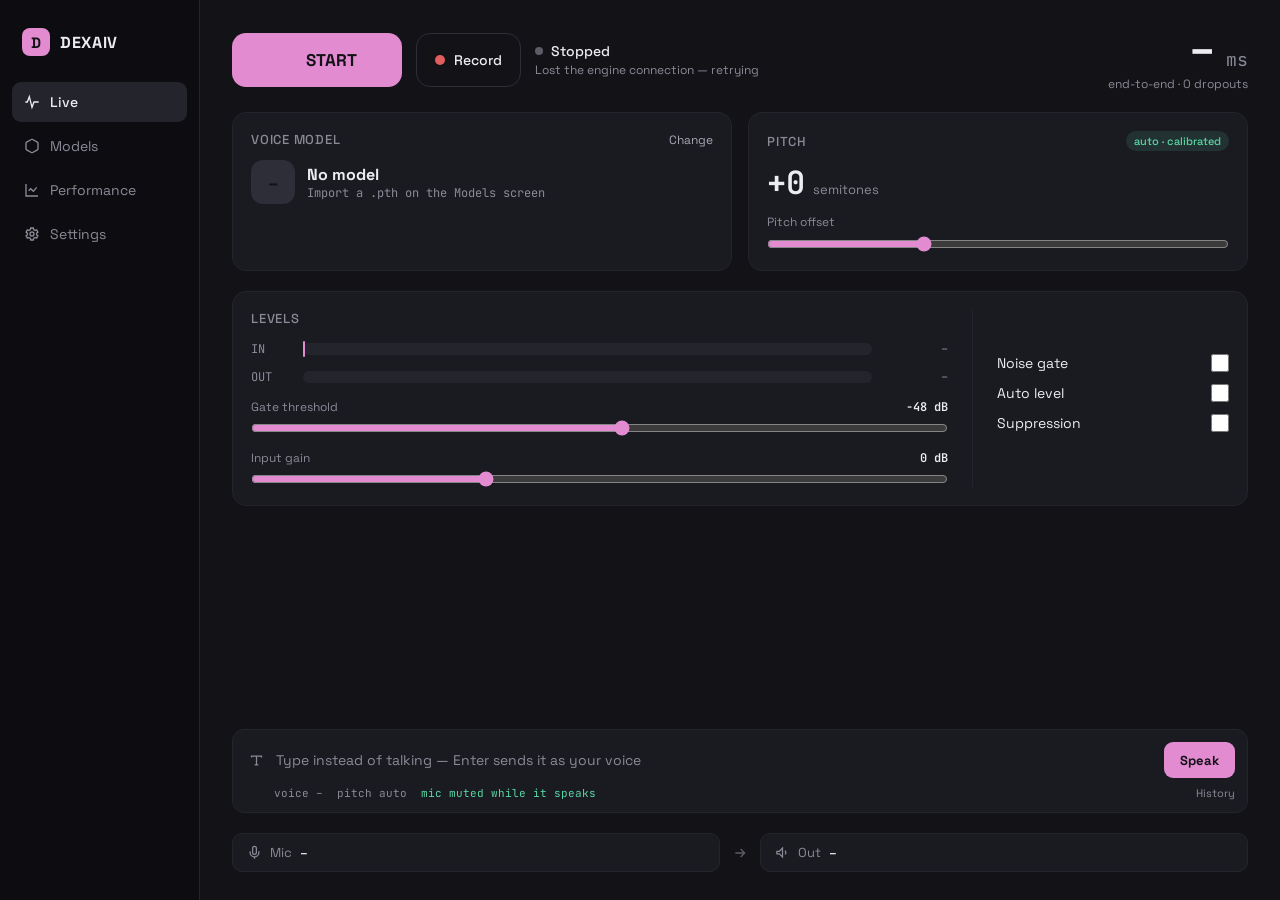
==== ui/web/index.html @ 2271fbb0 "Record button: aligned mic / conditioned mic / output takes for diagnosis The worker copies the raw " ====
<!doctype html>
<html lang="en">
<head>
<meta charset="utf-8">
<meta name="viewport" content="width=device-width, initial-scale=1">
<title>DEXAIV</title>
<link rel="stylesheet" href="styles.css">
</head>
<body>
<div class="app">

  <nav class="rail">
    <div class="brand">
      <div class="brand-mark">D</div>
      <div class="brand-name">DEXAIV</div>
    </div>
    <a class="nav-item" data-screen="live" href="#live">
      <svg aria-hidden="true" width="16" height="16" viewBox="0 0 24 24" fill="none" stroke="currentColor" stroke-width="2"><path d="M2 12h3l3-8 4 16 3-8h7"/></svg>
      Live
    </a>
    <a class="nav-item" data-screen="models" href="#models">
      <svg aria-hidden="true" width="16" height="16" viewBox="0 0 24 24" fill="none" stroke="currentColor" stroke-width="2"><path d="M21 16V8a2 2 0 0 0-1-1.73l-7-4a2 2 0 0 0-2 0l-7 4A2 2 0 0 0 3 8v8a2 2 0 0 0 1 1.73l7 4a2 2 0 0 0 2 0l7-4A2 2 0 0 0 21 16z"/></svg>
      Models
    </a>
    <a class="nav-item" data-screen="performance" href="#performance">
      <svg aria-hidden="true" width="16" height="16" viewBox="0 0 24 24" fill="none" stroke="currentColor" stroke-width="2"><path d="M3 3v18h18"/><path d="M7 13l3-3 4 4 5-6"/></svg>
      Performance
    </a>
    <a class="nav-item" data-screen="settings" href="#settings">
      <svg aria-hidden="true" width="16" height="16" viewBox="0 0 24 24" fill="none" stroke="currentColor" stroke-width="2"><circle cx="12" cy="12" r="3"/><path d="M19 12a7 7 0 0 0-.1-1.2l2-1.6-2-3.4-2.4 1a7 7 0 0 0-2-1.2L14 3h-4l-.5 2.6a7 7 0 0 0-2 1.2l-2.4-1-2 3.4 2 1.6A7 7 0 0 0 5 12a7 7 0 0 0 .1 1.2l-2 1.6 2 3.4 2.4-1a7 7 0 0 0 2 1.2L10 21h4l.5-2.6a7 7 0 0 0 2-1.2l2.4 1 2-3.4-2-1.6A7 7 0 0 0 19 12z"/></svg>
      Settings
    </a>
    <div class="grow"></div>
    <div class="rail-foot num" id="app-foot"></div>
  </nav>

  <!-- ================================================================ Live -->
  <main class="screen" id="screen-live" style="--gap:20px">
    <div class="row between center">
      <div class="row center" style="gap:14px">
        <button class="power" id="power" aria-label="Start or stop live conversion">
          <svg aria-hidden="true" width="18" height="18" viewBox="0 0 24 24" fill="currentColor"><path id="power-icon" d=""/></svg>
          <span id="power-label">START</span>
        </button>
        <button class="btn-outline rec-btn" id="record" title="Record the mic and the converted voice to WAV files" aria-label="Record">
          <span class="rec-dot" aria-hidden="true"></span><span id="record-label">Record</span>
        </button>
        <div class="col" style="gap:2px">
          <div class="status-line"><span class="dot" id="status-dot"></span><span id="status-title">Stopped</span></div>
          <div class="sub" id="status-sub"></div>
        </div>
      </div>
      <div class="right">
        <div class="latency num"><span id="latency">–</span><span class="unit"> ms</span></div>
        <div class="sub" style="margin-top:4px">end-to-end · <span id="dropouts">0 dropouts</span></div>
      </div>
    </div>

    <div class="row" style="gap:16px">
      <section class="panel flex1 col" style="gap:12px">
        <div class="row between center">
          <div class="label">Voice model</div>
          <a class="link" href="#models">Change</a>
        </div>
        <div class="row center" style="gap:12px">
          <div class="chip chip-lg" id="model-chip">–</div>
          <div class="minw0">
            <div class="model-name" id="model-name">No model</div>
            <div class="sub num" id="model-spec">Import a .pth on the Models screen</div>
          </div>
        </div>
      </section>

      <section class="panel flex1 col" style="gap:10px">
        <div class="row between center">
          <div class="label">Pitch</div>
          <button class="badge good" id="pitch-badge" title="Back to this value">auto · calibrated</button>
        </div>
        <div class="row baseline" style="gap:8px">
          <div class="big num" id="pitch-value">+0</div>
          <div class="sub" style="font-size:13px">semitones</div>
        </div>
        <label class="field">
          <span class="sub">Pitch offset</span>
          <input type="range" id="pitch" min="-12" max="24" step="1" value="0" style="margin-top:6px">
        </label>
      </section>
    </div>

    <section class="panel row" style="gap:24px">
      <div class="col minw0" style="flex:3;gap:14px">
        <div class="label">Levels</div>
        <div class="col num" style="gap:12px;font-size:12px">
          <div class="row center" style="gap:12px">
            <div class="meter-name">IN</div>
            <div class="meter">
              <div class="meter-fill in" id="meter-in"></div>
              <div class="meter-tick" id="gate-tick" title="Gate threshold"></div>
            </div>
            <div class="meter-value" id="meter-in-db">–</div>
          </div>
          <div class="row center" style="gap:12px">
            <div class="meter-name">OUT</div>
            <div class="meter"><div class="meter-fill out" id="meter-out"></div></div>
            <div class="meter-value" id="meter-out-db">–</div>
          </div>
        </div>
        <label class="col" style="gap:5px">
          <span class="row between sub">Gate threshold <span class="num strong" id="gate-value">-48 dB</span></span>
          <input type="range" id="gate-threshold" min="-80" max="-20" step="1" value="-48">
        </label>
        <label class="col" style="gap:5px" title="Trim on top of auto level (or the whole input gain with auto level off)">
          <span class="row between sub">Input gain <span class="num strong" id="input-gain-value">0 dB</span></span>
          <input type="range" id="input-gain" min="-12" max="24" step="1" value="0">
        </label>
      </div>
      <div class="col side" style="gap:12px">
        <label class="toggle"><span>Noise gate</span><input type="checkbox" id="gate-on"></label>
        <label class="toggle" title="Brings your microphone to a steady speaking level before conversion"><span>Auto level</span><input type="checkbox" id="auto-level"></label>
        <label class="toggle" id="suppression-row"><span>Suppression</span><input type="checkbox" id="suppression"></label>
        <div class="hint" id="noise-floor"></div>
      </div>
    </section>

    <div class="grow"></div>

    <div class="speak">
      <div class="row center" style="gap:10px">
        <svg aria-hidden="true" width="15" height="15" viewBox="0 0 24 24" fill="none" stroke="#8B8B98" stroke-width="2"><path d="M4 7V5h16v2"/><path d="M12 5v14"/><path d="M9 19h6"/></svg>
        <input type="text" id="speak-text" placeholder="Type instead of talking — Enter sends it as your voice" aria-label="Type to speak" autocomplete="off">
        <button class="btn-accent" id="speak-go">Speak</button>
      </div>
      <div class="speak-caption num">
        <button class="plain" id="tts-voice" title="Change the TTS voice">voice –</button>
        <span id="tts-pitch">pitch auto</span>
        <span class="good-text" id="tts-note">mic muted while it speaks</span>
        <button class="link plain" id="history-open" style="margin-left:auto">History</button>
      </div>
      <div class="popover" id="history" hidden></div>
      <div class="popover" id="voices" hidden></div>
    </div>

    <footer class="row center" style="gap:12px;font-size:13px">
      <a class="device" href="#settings">
        <svg aria-hidden="true" width="15" height="15" viewBox="0 0 24 24" fill="none" stroke="#8B8B98" stroke-width="2"><path d="M12 2a3 3 0 0 0-3 3v7a3 3 0 0 0 6 0V5a3 3 0 0 0-3-3z"/><path d="M19 10v2a7 7 0 0 1-14 0v-2"/><path d="M12 19v3"/></svg>
        <span class="muted">Mic</span><span class="device-name" id="mic-name">–</span>
      </a>
      <svg aria-hidden="true" width="16" height="16" viewBox="0 0 24 24" fill="none" stroke="#5C5C68" stroke-width="2"><path d="M5 12h14M13 6l6 6-6 6"/></svg>
      <a class="device" href="#settings">
        <svg aria-hidden="true" width="15" height="15" viewBox="0 0 24 24" fill="none" stroke="#8B8B98" stroke-width="2"><path d="M3 10v4h4l5 5V5L7 10H3z"/><path d="M16 9a4 4 0 0 1 0 6"/></svg>
        <span class="muted">Out</span><span class="device-name" id="out-name">–</span>
      </a>
    </footer>
  </main>

  <!-- ============================================================== Models -->
  <main class="screen" id="screen-models" style="--gap:18px" hidden>
    <div class="row between center">
      <div>
        <h1>Models</h1>
        <div class="lead">Drop a .pth anywhere — version, sample rate and index are detected automatically.</div>
      </div>
      <button class="btn-outline" id="import-open">Import…</button>
      <input type="file" id="import-files" accept=".pth,.index" multiple hidden>
      <input type="file" id="index-file" accept=".index" hidden>
    </div>

    <div class="dropzone" id="dropzone">
      <svg aria-hidden="true" width="20" height="20" viewBox="0 0 24 24" fill="none" stroke="currentColor" stroke-width="2"><path d="M21 15v4a2 2 0 0 1-2 2H5a2 2 0 0 1-2-2v-4"/><path d="M7 10l5-5 5 5"/><path d="M12 5v12"/></svg>
      <span id="dropzone-text">Drop a <b>.pth</b> — or <b>.pth + .index together</b> and they import as one voice</span>
    </div>

    <div class="model-grid" id="model-grid"></div>

    <div class="grow"></div>
    <div class="foot-note" id="models-foot"></div>
  </main>

  <!-- ========================================================= Performance -->
  <main class="screen" id="screen-performance" style="--gap:18px" hidden>
    <div class="row between end">
      <div>
        <h1>Performance</h1>
        <div class="lead" id="perf-lead">Stopped — start the engine to see live numbers</div>
      </div>
      <div class="row num right" style="gap:24px">
        <div><div class="stat"><span id="perf-latency">–</span><span class="unit"> ms</span></div><div class="stat-name">end-to-end est.</div></div>
        <div><div class="stat" id="perf-underruns">0</div><div class="stat-name">underruns</div></div>
        <div><div class="stat"><span id="perf-headroom">–</span><span class="unit"> %</span></div><div class="stat-name">headroom</div></div>
      </div>
    </div>

    <section class="panel col" style="gap:10px">
      <div class="row between baseline">
        <div class="label">Per-stage compute, p50</div>
        <div class="sub num" id="perf-budget">budget: hop – ms</div>
      </div>
      <div class="col" id="stages" style="gap:10px"></div>
      <div class="stage total num">
        <div class="stage-name strong">TOTAL</div>
        <div class="grow"></div>
        <div class="stage-vals strong" id="perf-total">– / – ms</div>
      </div>
    </section>

    <div class="row grow" style="gap:16px;min-height:0">
      <section class="panel col minw0" style="flex:3;gap:10px">
        <div class="label">Hop time, last 60 s (p50 / p99)</div>
        <div class="chart-wrap">
          <svg id="chart" role="img" aria-label="Hop compute time over the last sixty seconds" viewBox="0 0 620 150" preserveAspectRatio="none">
            <line x1="0" y1="30" x2="620" y2="30" stroke="#E25D5D" stroke-width="1" stroke-dasharray="4 4" vector-effect="non-scaling-stroke"/>
            <polyline id="chart-p99" fill="none" stroke="#3A3A46" stroke-width="1.5" vector-effect="non-scaling-stroke" points=""/>
            <polyline id="chart-p50" fill="none" stroke="var(--accent)" stroke-width="2" vector-effect="non-scaling-stroke" points=""/>
          </svg>
          <span class="chart-tag num warn-text" id="chart-budget" style="left:6px;top:20%">hop budget – ms</span>
          <span class="chart-tag num accent-text" id="chart-p50-tag" hidden>p50</span>
          <span class="chart-tag num muted" id="chart-p99-tag" hidden>p99</span>
        </div>
      </section>
      <section class="panel col minw0" style="flex:2;gap:12px">
        <div class="label">System</div>
        <div class="col" style="gap:10px;font-size:13px">
          <div class="row between"><span class="muted">GPU</span><span class="num" id="sys-gpu">–</span></div>
          <div class="row between"><span class="muted">CPU</span><span class="num" id="sys-cpu">–</span></div>
          <div class="row between"><span class="muted">Output ring</span><span class="num" id="sys-ring">–</span></div>
          <div class="row between"><span class="muted">Gate</span><span class="num" id="sys-gate">–</span></div>
          <div class="row between"><span class="muted">Session</span><span class="num" id="sys-session">–</span></div>
        </div>
        <div class="grow"></div>
        <button class="btn-outline small" id="export">Export report</button>
      </section>
    </div>
  </main>

  <!-- ============================================================ Settings -->
  <main class="screen" id="screen-settings" style="--gap:16px" hidden>
    <div class="row between center">
      <div>
        <h1>Settings</h1>
        <div class="lead" id="profile-lead"></div>
      </div>
      <button class="btn-accent-outline" id="calibrate">Recalibrate my voice</button>
    </div>

    <div class="row grow" style="gap:16px;min-height:0">
      <section class="panel flex1 col" style="gap:14px">
        <div class="label">Audio</div>
        <div class="col" style="gap:6px">
          <span class="sub">Microphone</span>
          <div class="row" style="gap:8px">
            <select id="mic" aria-label="Microphone"></select>
            <button class="icon-btn" id="refresh-devices" title="Refresh audio devices" aria-label="Refresh audio devices">
              <svg width="18" height="18" viewBox="0 0 24 24" fill="none" stroke="currentColor" stroke-width="2" stroke-linecap="round" stroke-linejoin="round"><path d="M21 12a9 9 0 1 1-2.64-6.36"/><path d="M21 3v6h-6"/></svg>
            </button>
          </div>
        </div>
        <label class="col" style="gap:6px">
          <span class="sub">Output</span>
          <select id="out"></select>
        </label>
        <label class="toggle" id="monitor-row"><span>Monitor in headphones</span><input type="checkbox" id="monitor"></label>
        <label class="toggle"><span>Exclusive WASAPI <span class="muted small">(lower latency)</span></span><input type="checkbox" id="exclusive"></label>
        <label class="toggle"><span>Silence gate</span><input type="checkbox" id="gate-on-2"></label>
      </section>

      <section class="panel flex1 col" style="gap:14px">
        <div class="row between center">
          <div class="label">Conversion</div>
          <span class="badge good" id="conversion-badge">from calibration</span>
        </div>
        <label class="col" style="gap:6px">
          <span class="row between sub">Index rate <span class="num strong" id="index-rate-value">0.00</span></span>
          <input type="range" id="index-rate" min="0" max="100" value="0">
        </label>
        <label class="col" style="gap:6px">
          <span class="row between sub">Protect consonants <span class="num strong" id="protect-value">0.33</span></span>
          <input type="range" id="protect" min="0" max="50" value="33">
        </label>
        <label class="col" style="gap:6px">
          <span class="sub">Pitch tracker</span>
          <select id="tracker">
            <option value="rmvpe">RMVPE (best quality)</option>
            <option value="fcpe">FCPE (lighter)</option>
          </select>
        </label>
        <div class="hint wide" id="clamp-note"></div>
      </section>

      <section class="panel flex1 col" style="gap:14px">
        <div class="row between center">
          <div class="label">Engine</div>
          <span class="badge">advanced</span>
        </div>
        <label class="col" style="gap:6px">
          <span class="row between sub">Hop size <span class="num strong" id="hop-value">20 ms</span></span>
          <input type="range" id="hop" min="10" max="100" value="20" step="10">
        </label>
        <label class="col" style="gap:6px">
          <span class="row between sub">Context history <span class="num strong" id="context-value">1000 ms</span></span>
          <input type="range" id="context" min="500" max="2500" value="1000" step="100">
        </label>
        <label class="toggle"><span>CUDA graphs</span><input type="checkbox" id="graphs"></label>
        <label class="toggle" id="autotune-row"><span>Auto-tune hop for headroom</span><input type="checkbox" id="autotune"></label>
        <div class="grow"></div>
        <div class="info">Changing hop, context or pitch tracker re-captures the engine: a short mute, no restart.</div>
      </section>
    </div>
  </main>
</div>

<div class="drop-veil" id="drop-veil" hidden><div>Drop to import</div></div>
<div class="toasts" id="toasts" aria-live="polite"></div>
<script src="app.js"></script>
</body>
</html>
---- ui/web/styles.css ----
/* DEXAIV theme: every colour, radius and face lives here (docs/gui/GUI_SPEC.md). */
@font-face { font-family: "Space Grotesk"; font-weight: 400; src: url("fonts/space-grotesk-400.woff2") format("woff2"); font-display: block; }
@font-face { font-family: "Space Grotesk"; font-weight: 500; src: url("fonts/space-grotesk-500.woff2") format("woff2"); font-display: block; }
@font-face { font-family: "Space Grotesk"; font-weight: 700; src: url("fonts/space-grotesk-700.woff2") format("woff2"); font-display: block; }
@font-face { font-family: "JetBrains Mono"; font-weight: 400; src: url("fonts/jetbrains-mono-400.woff2") format("woff2"); font-display: block; }
@font-face { font-family: "JetBrains Mono"; font-weight: 600; src: url("fonts/jetbrains-mono-600.woff2") format("woff2"); font-display: block; }

:root {
  --ground: #121217;
  --rail: #0D0D11;
  --panel: #1A1A21;
  --border: #24242D;
  --border-strong: #2E2E39;
  --text: #ECECF1;
  --soft: #A9A9B8;
  --muted: #8B8B98;
  --faint: #5C5C68;
  --accent: #E38BD0;
  --accent-2: #6C5CE7;
  --success: #58D6A3;
  --success-2: #C9E86B;
  --warn: #E25D5D;
  --ui: "Space Grotesk", system-ui, sans-serif;
  --mono: "JetBrains Mono", ui-monospace, monospace;
  --r-sm: 9px;
  --r-md: 10px;
  --r-lg: 12px;
  --r-panel: 14px;
  color-scheme: dark;
}

* { box-sizing: border-box; }
html, body { height: 100%; }
body { margin: 0; font-family: var(--ui); background: var(--ground); color: var(--text); overflow: hidden; user-select: none; }
[hidden] { display: none !important; }
h1 { margin: 0; font-size: 24px; font-weight: 700; }
a { color: var(--soft); }
a:hover { color: var(--text); }
b { color: var(--text); font-weight: 500; }
button, input, select { font-family: inherit; }
button { cursor: pointer; }
button:disabled { cursor: default; opacity: 0.55; }
:focus-visible { outline: 2px solid var(--accent); outline-offset: 2px; }

/* layout helpers */
.app { display: flex; width: 100vw; height: 100vh; transform-origin: 0 0; }
.row { display: flex; }
.col { display: flex; flex-direction: column; }
.between { justify-content: space-between; }
.center { align-items: center; }
.baseline { align-items: baseline; }
.end { align-items: flex-end; }
.grow { flex-grow: 1; }
.flex1 { flex: 1; min-width: 0; }
.minw0 { min-width: 0; }
.right { text-align: right; }
.num { font-family: var(--mono); }
.strong { color: var(--text); font-weight: 600; }
.muted { color: var(--muted); }
.small { font-size: 12px; }
.good-text { color: var(--success); }
.warn-text { color: var(--warn); }
.accent-text { color: var(--accent); }
.sub { font-size: 12px; color: var(--muted); }
.lead { font-size: 13px; color: var(--muted); margin-top: 4px; }
.label { font-size: 13px; color: var(--muted); font-weight: 500; letter-spacing: 0.06em; text-transform: uppercase; }
.link { font-size: 12px; text-decoration: none; color: var(--soft); }
.link:hover { color: var(--text); }
.plain { background: none; border: none; padding: 0; color: inherit; font: inherit; }
.plain:hover { color: var(--text); }

/* rail */
.rail { width: 200px; flex-shrink: 0; padding: 20px 12px; display: flex; flex-direction: column; gap: 4px; background: var(--rail); border-right: 1px solid var(--border); }
.brand { display: flex; align-items: center; gap: 10px; padding: 8px 10px 22px 10px; }
.brand-mark { width: 28px; height: 28px; border-radius: 8px; background: var(--accent); display: flex; align-items: center; justify-content: center; color: var(--ground); font-weight: 700; font-size: 15px; }
.brand-name { font-weight: 700; font-size: 16px; letter-spacing: 0.04em; }
.nav-item { display: flex; align-items: center; gap: 10px; padding: 11px 12px; border-radius: var(--r-sm); color: var(--muted); text-decoration: none; font-size: 14px; }
.nav-item.active { background: var(--border); color: var(--text); font-weight: 500; }
.rail-foot { padding: 10px 12px; font-size: 12px; color: var(--faint); }

/* screens */
.screen { flex-grow: 1; min-width: 0; padding: 28px 32px; display: flex; flex-direction: column; gap: var(--gap, 18px); overflow: hidden; }
.panel { background: var(--panel); border: 1px solid var(--border); border-radius: var(--r-panel); padding: 18px; }

/* buttons, badges */
.power { width: 170px; height: 54px; border-radius: var(--r-panel); border: none; background: var(--accent); color: var(--ground); font-weight: 700; font-size: 17px; display: flex; align-items: center; justify-content: center; gap: 10px; }
.btn-accent { height: 36px; padding: 0 16px; border-radius: var(--r-sm); border: none; background: var(--accent); color: var(--ground); font-weight: 700; font-size: 13px; flex-shrink: 0; }
.btn-outline { height: 42px; padding: 0 18px; border-radius: var(--r-lg); border: 1px solid var(--border-strong); background: transparent; color: var(--text); font-weight: 500; font-size: 14px; }
.btn-outline.small { height: 38px; border-radius: var(--r-md); font-size: 13px; }
.btn-outline:hover, .icon-btn:hover { border-color: var(--muted); }
.rec-btn { display: flex; align-items: center; gap: 9px; height: 54px; border-radius: var(--r-panel); font-variant-numeric: tabular-nums; }
.rec-btn:disabled { opacity: 0.45; cursor: default; }
.rec-dot { width: 10px; height: 10px; border-radius: 50%; background: var(--warn); flex-shrink: 0; }
.rec-btn.on { border-color: var(--warn); color: var(--warn); }
.rec-btn.on .rec-dot { animation: rec-pulse 1.2s ease-in-out infinite; }
@keyframes rec-pulse { 50% { opacity: 0.25; } }
.btn-accent-outline { height: 42px; padding: 0 18px; border-radius: var(--r-lg); border: 1px solid var(--accent); background: transparent; color: var(--accent); font-weight: 700; font-size: 14px; }
.badge { font-size: 11px; line-height: normal; color: var(--muted); background: var(--border); padding: 3px 8px; border-radius: 999px; border: none; font-weight: 400; }
.badge.good { color: var(--success); background: rgba(88, 214, 163, 0.12); font-weight: 500; }
button.badge:disabled { opacity: 1; }

/* live */
.status-line { display: flex; align-items: center; gap: 8px; font-size: 14px; font-weight: 500; }
.dot { width: 8px; height: 8px; border-radius: 50%; background: var(--faint); }
.dot.live { background: var(--success); }
.dot.dim { background: var(--success); opacity: 0.35; }
.dot.busy { background: var(--accent); }
.dot.error { background: var(--warn); }
.latency { font-size: 44px; font-weight: 600; line-height: 1; }
.latency .unit { font-size: 18px; color: var(--muted); font-weight: 400; }
.chip { border-radius: 12px; background: var(--border-strong); display: flex; align-items: center; justify-content: center; font-weight: 700; color: var(--ground); flex-shrink: 0; }
.chip.on { background: linear-gradient(135deg, var(--accent), var(--accent-2)); }
.chip-lg { width: 44px; height: 44px; font-size: 18px; }
.chip-md { width: 42px; height: 42px; font-size: 17px; }
.model-name { font-weight: 700; font-size: 16px; overflow: hidden; text-overflow: ellipsis; white-space: nowrap; }
.big { font-size: 32px; font-weight: 600; }
.field { display: block; font-size: 0; }
.meter-name { width: 40px; color: var(--muted); }
.meter { flex-grow: 1; height: 12px; border-radius: 6px; background: var(--border); position: relative; }
.meter-fill { height: 100%; border-radius: 6px; width: 0; transition: width 70ms linear; }
.meter-fill.in { background: linear-gradient(90deg, var(--success), var(--success-2)); }
.meter-fill.out { background: linear-gradient(90deg, var(--accent), var(--accent-2)); }
.meter-tick { position: absolute; top: -2px; width: 2px; height: 16px; background: var(--accent); border-radius: 1px; }
.meter-value { width: 64px; text-align: right; color: var(--muted); }
.side { flex: 1; border-left: 1px solid var(--border); padding-left: 24px; justify-content: center; min-width: 170px; }
.toggle { display: flex; align-items: center; justify-content: space-between; font-size: 14px; gap: 10px; }
.toggle.off { color: var(--faint); }
.hint { font-size: 11px; color: var(--faint); line-height: 1.4; }
.hint.wide { font-size: 12px; line-height: 1.5; }
.speak { position: relative; display: flex; flex-direction: column; gap: 8px; background: var(--panel); border: 1px solid var(--border); border-radius: var(--r-lg); padding: 12px 12px 12px 16px; }
.speak input[type=text] { flex-grow: 1; background: transparent; border: none; outline: none; color: var(--text); font-size: 14px; min-width: 0; user-select: text; }
.speak input[type=text]::placeholder { color: var(--muted); }
.speak-caption { display: flex; gap: 14px; align-items: center; font-size: 11px; color: var(--muted); padding-left: 25px; }
.speak-caption .link { font-family: var(--ui); }
.device { display: flex; align-items: center; gap: 8px; background: var(--panel); border: 1px solid var(--border); border-radius: var(--r-md); padding: 10px 14px; flex: 1; min-width: 0; text-decoration: none; color: var(--text); }
.device-name { font-weight: 500; overflow: hidden; text-overflow: ellipsis; white-space: nowrap; }
.popover { position: absolute; right: 0; bottom: calc(100% + 8px); width: 420px; max-height: 300px; overflow-y: auto; background: var(--panel); border: 1px solid var(--border-strong); border-radius: var(--r-lg); padding: 8px; box-shadow: 0 12px 32px rgba(0, 0, 0, 0.5); z-index: 5; }
.popover.left { right: auto; left: 16px; width: 260px; }
.pop-empty { padding: 14px; font-size: 13px; color: var(--muted); }
.pop-item { display: flex; align-items: center; gap: 10px; padding: 8px 10px; border-radius: var(--r-sm); font-size: 13px; width: 100%; background: none; border: none; color: var(--text); text-align: left; }
.pop-item:hover, .pop-item.current { background: var(--border); }
.pop-text { flex-grow: 1; min-width: 0; overflow: hidden; text-overflow: ellipsis; white-space: nowrap; }
.pop-meta { font-family: var(--mono); font-size: 11px; color: var(--muted); flex-shrink: 0; }

/* inputs */
input[type=range] { width: 100%; accent-color: var(--accent); margin: 0; }
input[type=checkbox] { accent-color: var(--accent); width: 18px; height: 18px; margin: 0; flex-shrink: 0; color-scheme: light; }
input[type=checkbox]:disabled { opacity: 0.35; }
select { background: var(--ground); border: 1px solid var(--border); border-radius: var(--r-md); padding: 11px 12px; color: var(--text); font-size: 14px; width: 100%; min-width: 0; }
select.mono { font-family: var(--mono); font-size: 12px; padding: 8px 10px; border-radius: var(--r-sm); }

/* models */
.dropzone { border: 2px dashed var(--border-strong); border-radius: var(--r-panel); padding: 22px; display: flex; align-items: center; justify-content: center; gap: 12px; color: var(--muted); font-size: 14px; }
.dropzone.busy { border-color: var(--accent); color: var(--text); }
.model-grid { display: grid; grid-template-columns: repeat(3, minmax(0, 1fr)); gap: 16px; overflow-y: auto; min-height: 0; padding-right: 2px; }
.card { background: var(--panel); border: 1px solid var(--border); border-radius: var(--r-panel); padding: 16px; display: flex; flex-direction: column; gap: 12px; }
.card-name { font-weight: 700; font-size: 15px; overflow: hidden; text-overflow: ellipsis; white-space: nowrap; }
.card-spec { font-size: 11px; color: var(--muted); font-family: var(--mono); }
.tags { display: flex; gap: 6px; flex-wrap: wrap; min-height: 21px; }
.tag { font-size: 11px; color: var(--soft); background: var(--border); padding: 3px 9px; border-radius: 999px; }
.mini-label { font-size: 11px; color: var(--muted); letter-spacing: 0.04em; text-transform: uppercase; }
.card-actions { display: flex; gap: 8px; margin-top: 2px; }
.btn-use { flex: 1; height: 36px; border-radius: var(--r-md); border: none; background: var(--accent); color: var(--ground); font-weight: 700; font-size: 13px; }
.btn-use.current { background: transparent; border: 1px solid var(--border-strong); color: var(--muted); }
.icon-btn { width: 36px; height: 36px; border-radius: var(--r-md); border: 1px solid var(--border-strong); background: transparent; color: var(--text); display: flex; align-items: center; justify-content: center; flex-shrink: 0; }
.foot-note { font-size: 12px; color: var(--faint); }
.empty { grid-column: 1 / -1; padding: 28px; text-align: center; color: var(--muted); font-size: 14px; }

/* performance */
.stat { font-size: 26px; font-weight: 600; }
.stat .unit { font-size: 13px; color: var(--muted); font-weight: 400; }
.stat.good { color: var(--success); }
.stat.bad { color: var(--warn); }
.stat-name { font-size: 11px; color: var(--muted); }
.stage { display: flex; align-items: center; gap: 12px; font-family: var(--mono); font-size: 12px; }
.stage.total { border-top: 1px solid var(--border); padding-top: 10px; margin-top: 2px; }
.stage-name { width: 88px; color: var(--soft); flex-shrink: 0; }
.stage-bar { flex-grow: 1; height: 14px; border-radius: 7px; background: var(--border); overflow: hidden; }
.stage-fill { height: 100%; border-radius: 7px; background: var(--accent); transition: width 300ms ease; }
.stage-fill.over { background: var(--warn); }
.stage-vals { width: 140px; text-align: right; color: var(--muted); flex-shrink: 0; }
.stage.total .stage-vals, .stage.total .stage-name { color: var(--text); font-weight: 600; }
.stage-empty { font-size: 13px; color: var(--muted); padding: 6px 0; font-family: var(--ui); }
.chart-wrap { position: relative; height: 150px; flex-shrink: 0; }
#chart { position: absolute; inset: 0; width: 100%; height: 100%; }
.chart-tag { position: absolute; font-size: 10px; transform: translateY(-140%); pointer-events: none; }

/* settings */
.info { background: var(--ground); border: 1px solid var(--border); border-radius: var(--r-md); padding: 12px; font-size: 12px; color: var(--muted); line-height: 1.5; }

/* overlays */
.drop-veil { position: fixed; inset: 0; background: rgba(18, 18, 23, 0.82); display: flex; align-items: center; justify-content: center; z-index: 20; pointer-events: none; }
.drop-veil div { border: 2px dashed var(--accent); border-radius: var(--r-panel); padding: 40px 64px; font-size: 18px; font-weight: 500; }
.toasts { position: fixed; right: 20px; bottom: 20px; display: flex; flex-direction: column; gap: 8px; z-index: 30; max-width: 440px; }
.toast { background: var(--panel); border: 1px solid var(--border-strong); border-left: 3px solid var(--accent); border-radius: var(--r-md); padding: 10px 14px; font-size: 13px; line-height: 1.4; box-shadow: 0 8px 24px rgba(0, 0, 0, 0.45); user-select: text; overflow-wrap: anywhere; }
.toast.error { border-left-color: var(--warn); }
.toast.warn { border-left-color: var(--success-2); }
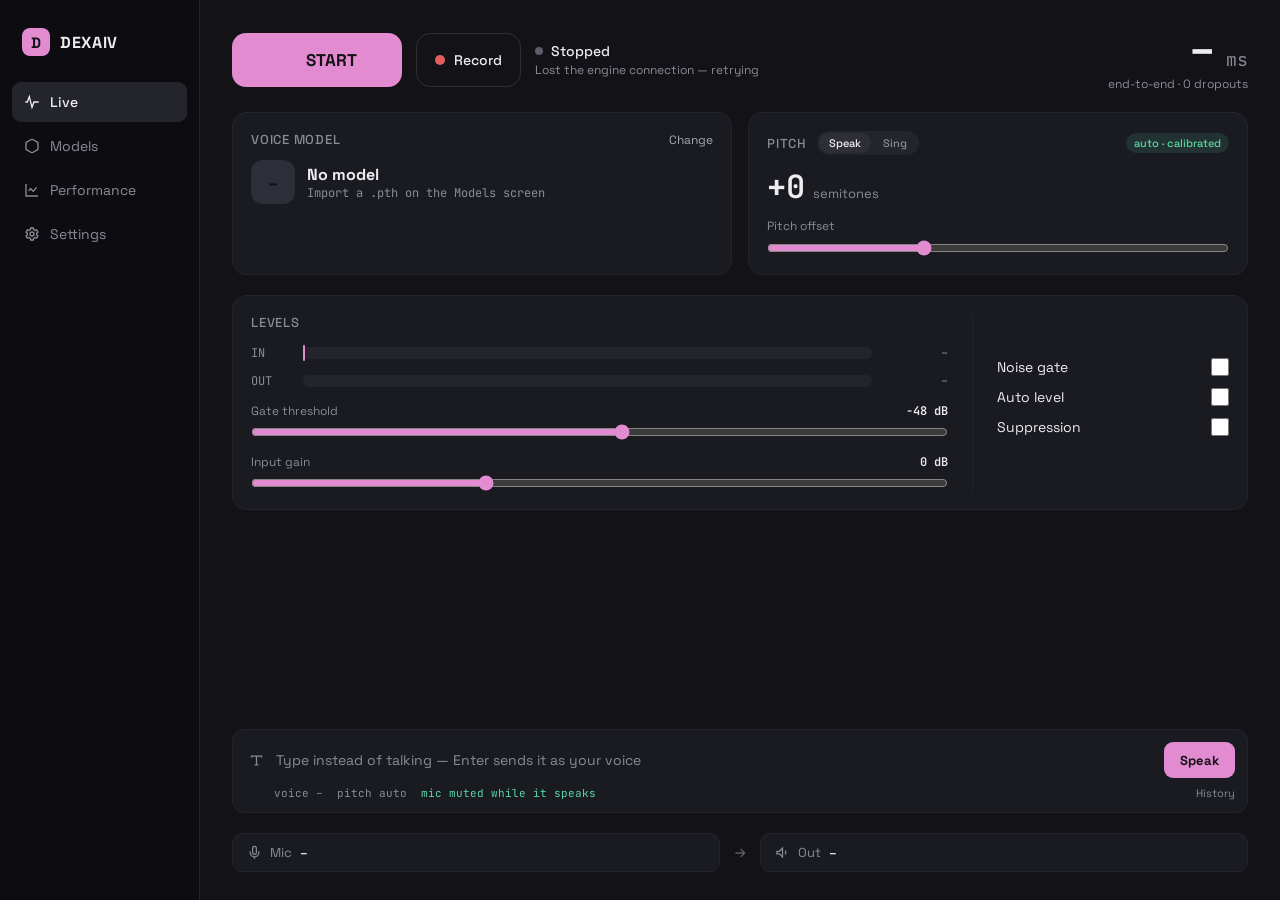
==== commit 0ecbe80e: "Singing support, onset fixes, RNNoise suppression, profile fall-through Feature prompt v3 (docs/DEVI" ====
--- a/ui/web/index.html
+++ b/ui/web/index.html
@@ -73,7 +73,13 @@
 
       <section class="panel flex1 col" style="gap:10px">
         <div class="row between center">
-          <div class="label">Pitch</div>
+          <div class="row center" style="gap:10px">
+            <div class="label">Pitch</div>
+            <div class="seg" id="preset" role="group" aria-label="Speak or sing">
+              <button data-preset="speak" class="on" title="Speaking: your usual pitch and settings">Speak</button>
+              <button data-preset="sing" title="Singing: lower pitch, less index, a soft pitch ceiling and a gentler input level — all kept separately for this voice">Sing</button>
+            </div>
+          </div>
           <button class="badge good" id="pitch-badge" title="Back to this value">auto · calibrated</button>
         </div>
         <div class="row baseline" style="gap:8px">
@@ -118,6 +124,10 @@
         <label class="toggle"><span>Noise gate</span><input type="checkbox" id="gate-on"></label>
         <label class="toggle" title="Brings your microphone to a steady speaking level before conversion"><span>Auto level</span><input type="checkbox" id="auto-level"></label>
         <label class="toggle" id="suppression-row"><span>Suppression</span><input type="checkbox" id="suppression"></label>
+        <label class="col" style="gap:5px" id="suppression-mix-row" hidden title="How much of the denoised signal is used: lower keeps more of your own voice (sustained sung notes)">
+          <span class="row between sub">Amount <span class="num strong" id="suppression-mix-value">100 %</span></span>
+          <input type="range" id="suppression-mix" min="0" max="100" step="5" value="100">
+        </label>
         <div class="hint" id="noise-floor"></div>
       </div>
     </section>
@@ -266,6 +276,7 @@
       <section class="panel flex1 col" style="gap:14px">
         <div class="row between center">
           <div class="label">Conversion</div>
+          <span class="badge" id="preset-badge" hidden>Sing preset</span>
           <span class="badge good" id="conversion-badge">from calibration</span>
         </div>
         <label class="col" style="gap:6px">
@@ -275,6 +286,10 @@
         <label class="col" style="gap:6px">
           <span class="row between sub">Protect consonants <span class="num strong" id="protect-value">0.33</span></span>
           <input type="range" id="protect" min="0" max="50" value="33">
+        </label>
+        <label class="col" style="gap:6px" title="Bends very high notes down softly so the voice does not crack. A safety, not a fix: notes far above it come out flat (off-key).">
+          <span class="row between sub">Pitch ceiling <span class="num strong" id="ceiling-value">off</span></span>
+          <input type="range" id="ceiling" min="190" max="600" step="10" value="190">
         </label>
         <label class="col" style="gap:6px">
           <span class="sub">Pitch tracker</span>
@@ -293,7 +308,7 @@
         </div>
         <label class="col" style="gap:6px">
           <span class="row between sub">Hop size <span class="num strong" id="hop-value">20 ms</span></span>
-          <input type="range" id="hop" min="10" max="100" value="20" step="10">
+          <input type="range" id="hop" min="20" max="100" value="20" step="20">
         </label>
         <label class="col" style="gap:6px">
           <span class="row between sub">Context history <span class="num strong" id="context-value">1000 ms</span></span>
--- a/ui/web/styles.css
+++ b/ui/web/styles.css
@@ -98,6 +98,11 @@
 .badge { font-size: 11px; line-height: normal; color: var(--muted); background: var(--border); padding: 3px 8px; border-radius: 999px; border: none; font-weight: 400; }
 .badge.good { color: var(--success); background: rgba(88, 214, 163, 0.12); font-weight: 500; }
 button.badge:disabled { opacity: 1; }
+/* Speak / Sing: a two-way switch next to the Pitch label */
+.seg { display: inline-flex; padding: 2px; gap: 2px; border-radius: 999px; background: var(--border); }
+.seg button { border: none; background: transparent; color: var(--muted); font-size: 11px; font-weight: 500; padding: 3px 10px; border-radius: 999px; }
+.seg button.on { background: var(--border-strong); color: var(--text); }
+.seg button:hover:not(.on) { color: var(--soft); }
 
 /* live */
 .status-line { display: flex; align-items: center; gap: 8px; font-size: 14px; font-weight: 500; }
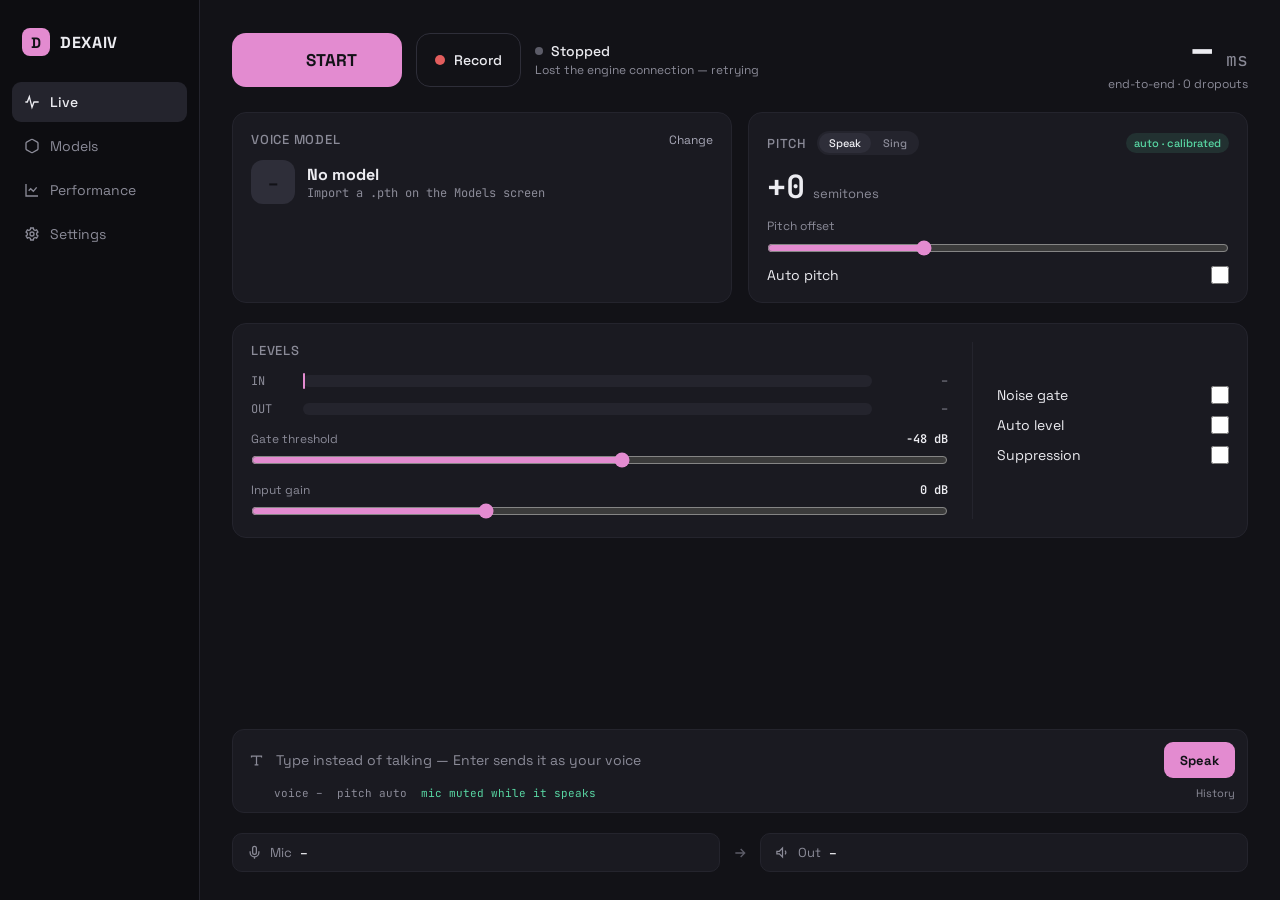
==== commit 931adad6: "Auto pitch: steer the talker's register onto the model's pitch RuntimeParams.pitch_mode=auto: Regist" ====
--- a/ui/web/index.html
+++ b/ui/web/index.html
@@ -90,6 +90,7 @@
           <span class="sub">Pitch offset</span>
           <input type="range" id="pitch" min="-12" max="24" step="1" value="0" style="margin-top:6px">
         </label>
+        <label class="toggle" title="Measures how high you are actually speaking and transposes that onto the voice's own pitch, whatever register you drift into. Your intonation is kept. The fixed offset applies until half a second of voice was heard."><span>Auto pitch <span class="muted small num" id="auto-pitch-now"></span></span><input type="checkbox" id="auto-pitch"></label>
       </section>
     </div>
 
@@ -287,6 +288,14 @@
           <span class="row between sub">Protect consonants <span class="num strong" id="protect-value">0.33</span></span>
           <input type="range" id="protect" min="0" max="50" value="33">
         </label>
+        <label class="col" style="gap:6px" id="target-row" title="Auto pitch: the pitch your voice is steered to (the model's own register by default)">
+          <span class="row between sub">Auto pitch target <span class="num strong" id="target-value">200 Hz</span></span>
+          <input type="range" id="target-hz" min="80" max="400" step="5" value="200">
+        </label>
+        <label class="col" style="gap:6px" id="range-row" title="Auto pitch: 100% keeps your intonation; lower squeezes your highs and lows toward the target">
+          <span class="row between sub">Auto pitch range <span class="num strong" id="range-value">100 %</span></span>
+          <input type="range" id="pitch-range" min="0" max="150" step="5" value="100">
+        </label>
         <label class="col" style="gap:6px" title="Bends very high notes down softly so the voice does not crack. A safety, not a fix: notes far above it come out flat (off-key).">
           <span class="row between sub">Pitch ceiling <span class="num strong" id="ceiling-value">off</span></span>
           <input type="range" id="ceiling" min="190" max="600" step="10" value="190">
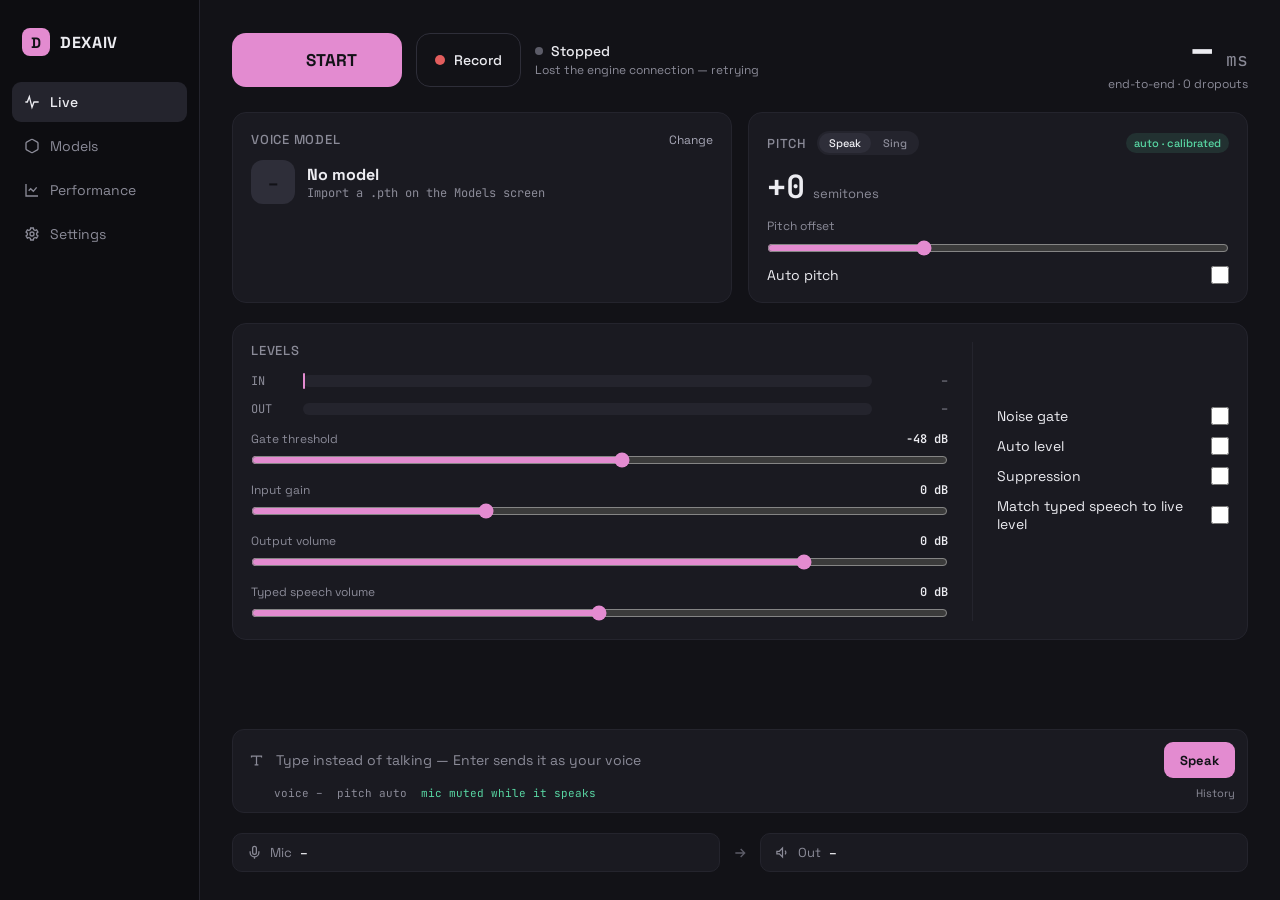
==== commit 01fe5766: "Volume controls: output volume, typed-speech volume, match typed clips to live Output volume (-24..+" ====
--- a/ui/web/index.html
+++ b/ui/web/index.html
@@ -120,6 +120,14 @@
           <span class="row between sub">Input gain <span class="num strong" id="input-gain-value">0 dB</span></span>
           <input type="range" id="input-gain" min="-12" max="24" step="1" value="0">
         </label>
+        <label class="col" style="gap:5px" title="Everything sent to the output: your converted voice and typed clips">
+          <span class="row between sub">Output volume <span class="num strong" id="output-volume-value">0 dB</span></span>
+          <input type="range" id="output-volume" min="-24" max="6" step="1" value="0">
+        </label>
+        <label class="col" style="gap:5px" title="Typed clips only, on top of the output volume">
+          <span class="row between sub">Typed speech volume <span class="num strong" id="typed-volume-value">0 dB</span></span>
+          <input type="range" id="typed-volume" min="-12" max="12" step="1" value="0">
+        </label>
       </div>
       <div class="col side" style="gap:12px">
         <label class="toggle"><span>Noise gate</span><input type="checkbox" id="gate-on"></label>
@@ -129,6 +137,8 @@
           <span class="row between sub">Amount <span class="num strong" id="suppression-mix-value">100 %</span></span>
           <input type="range" id="suppression-mix" min="0" max="100" step="5" value="100">
         </label>
+        <label class="toggle" title="Typed clips are brought to the level of your live voice before the typed speech volume"><span>Match typed speech to live level</span><input type="checkbox" id="auto-match"></label>
+        <div class="hint" id="match-level"></div>
         <div class="hint" id="noise-floor"></div>
       </div>
     </section>
@@ -328,6 +338,33 @@
         <div class="grow"></div>
         <div class="info">Changing hop, context or pitch tracker re-captures the engine: a short mute, no restart.</div>
       </section>
+
+      <section class="panel flex1 col" style="gap:14px">
+        <div class="label">Typed speech</div>
+        <label class="col" style="gap:6px">
+          <span class="row between sub">Variation <span class="num strong" id="variation-value">0.35</span></span>
+          <input type="range" id="variation" min="0" max="100" value="35">
+          <span class="hint">How differently the same words come out each time. 0 = identical.</span>
+        </label>
+        <label class="col" style="gap:6px">
+          <span class="sub">Laughter (lol, lmao, 😂)</span>
+          <select id="laughter">
+            <option value="haha">Say “haha”</option>
+            <option value="drop">Leave it out</option>
+          </select>
+        </label>
+        <label class="toggle" title="Spread the pitch contour 15% around the clip's median (experimental)"><span>Livelier intonation <span class="muted small">(try)</span></span><input type="checkbox" id="contour"></label>
+        <div class="col" style="gap:6px">
+          <span class="sub">Slang list</span>
+          <div class="row" style="gap:8px">
+            <button class="btn-outline small flex1" id="slang-edit">Edit slang list</button>
+            <button class="btn-outline small" id="slang-reload">Reload</button>
+          </div>
+          <span class="hint" id="slang-note"></span>
+        </div>
+        <div class="grow"></div>
+        <div class="info">Typed text is cleaned up before it is spoken: “idk wbu” is said as “I don't know, what about you?”. Hover a clip in History to see what was said.</div>
+      </section>
     </div>
   </main>
 </div>
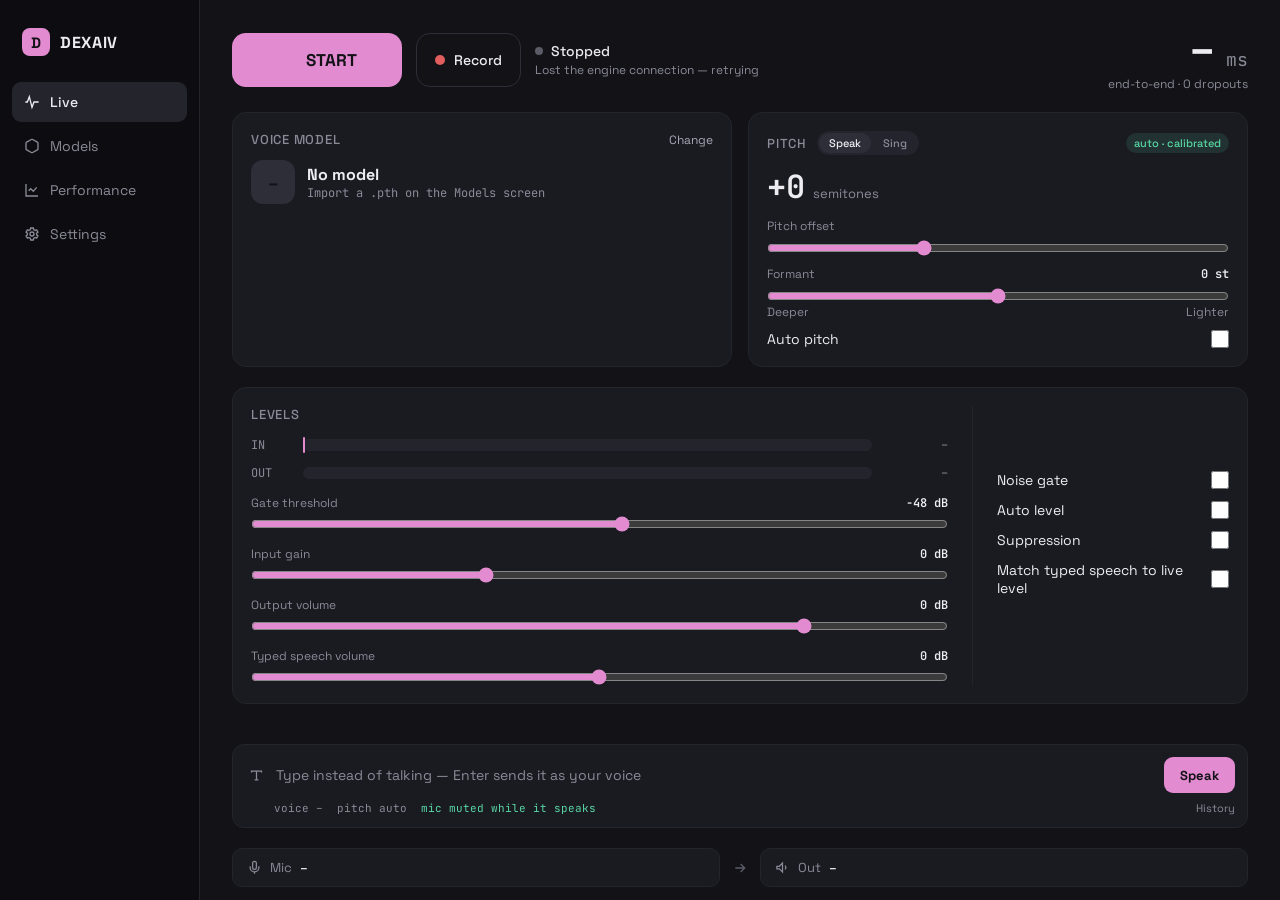
==== commit cc1288eb: "Formant control: decode-stretch-resample (rtrvc method, exact ratio), per-step synth graph cache for" ====
--- a/ui/web/index.html
+++ b/ui/web/index.html
@@ -90,6 +90,11 @@
           <span class="sub">Pitch offset</span>
           <input type="range" id="pitch" min="-12" max="24" step="1" value="0" style="margin-top:6px">
         </label>
+        <label class="field" title="Moves the voice's resonances while the pitch stays where it is: left sounds bigger and heavier, right smaller and lighter. Best between -2 and +2; beyond about ±3 it sounds processed, and positive values on an already feminine voice can sound childlike. Double-click to reset. The first time you use a value the voice pauses for a moment while it is prepared.">
+          <span class="row between sub">Formant <span class="num strong" id="formant-value">0 st</span></span>
+          <input type="range" id="formant" min="-4" max="4" step="0.5" value="0" style="margin-top:6px">
+          <span class="row between muted small"><span>Deeper</span><span>Lighter</span></span>
+        </label>
         <label class="toggle" title="Measures how high you are actually speaking and transposes that onto the voice's own pitch, whatever register you drift into. Your intonation is kept. The fixed offset applies until half a second of voice was heard."><span>Auto pitch <span class="muted small num" id="auto-pitch-now"></span></span><input type="checkbox" id="auto-pitch"></label>
       </section>
     </div>
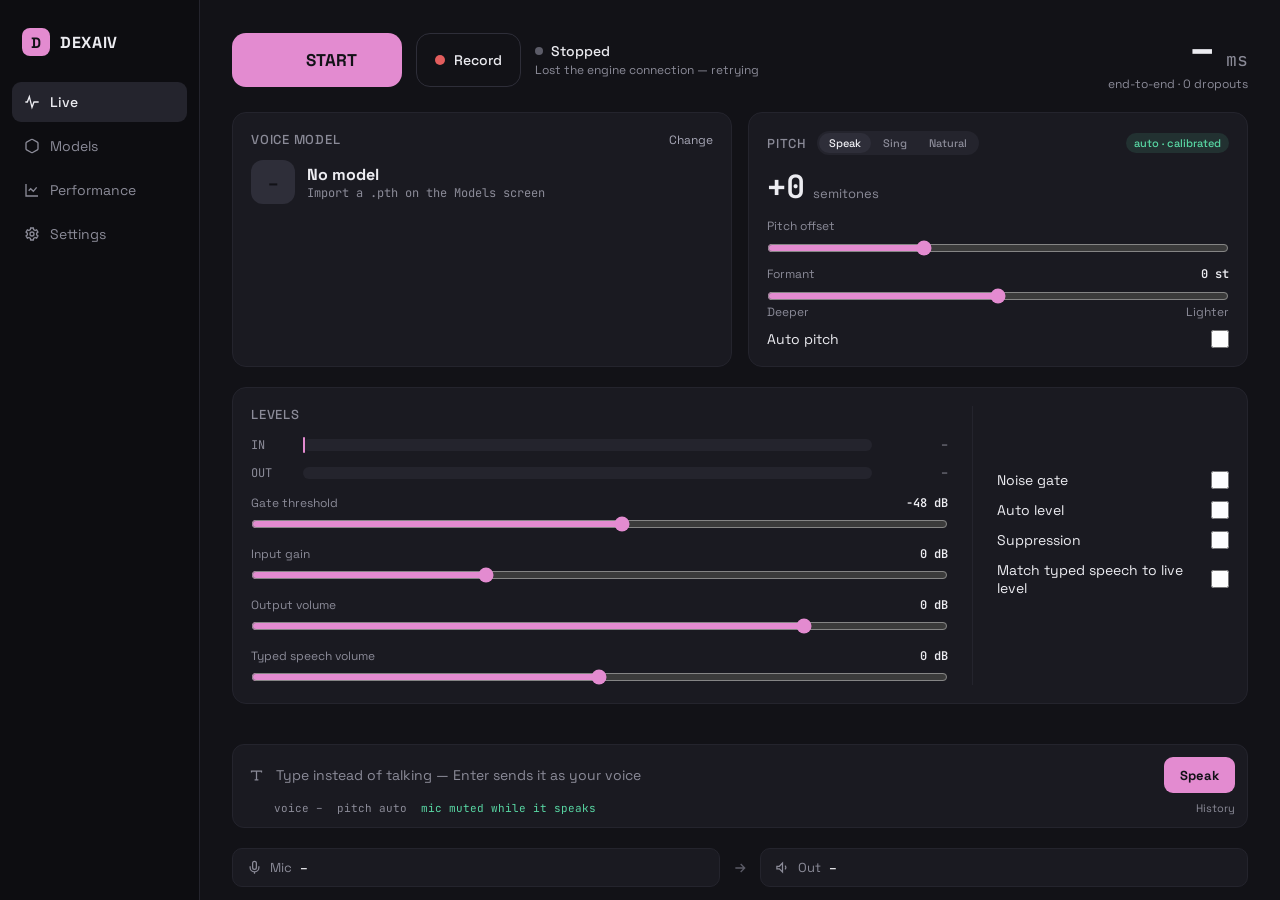
==== commit b2411ca9: "Phase B3: held-note detector and the Natural preset pitch.base.NoteDetector: a voiced run of note_mi" ====
--- a/ui/web/index.html
+++ b/ui/web/index.html
@@ -78,6 +78,7 @@
             <div class="seg" id="preset" role="group" aria-label="Speak or sing">
               <button data-preset="speak" class="on" title="Speaking: your usual pitch and settings">Speak</button>
               <button data-preset="sing" title="Singing: lower pitch, less index, a soft pitch ceiling and a gentler input level — all kept separately for this voice">Sing</button>
+              <button data-preset="natural" title="One mode for talking and singing: auto pitch puts your register on the voice's own, the pitch ceiling is always armed, and a held note gets the singing ceiling">Natural</button>
             </div>
           </div>
           <button class="badge good" id="pitch-badge" title="Back to this value">auto · calibrated</button>
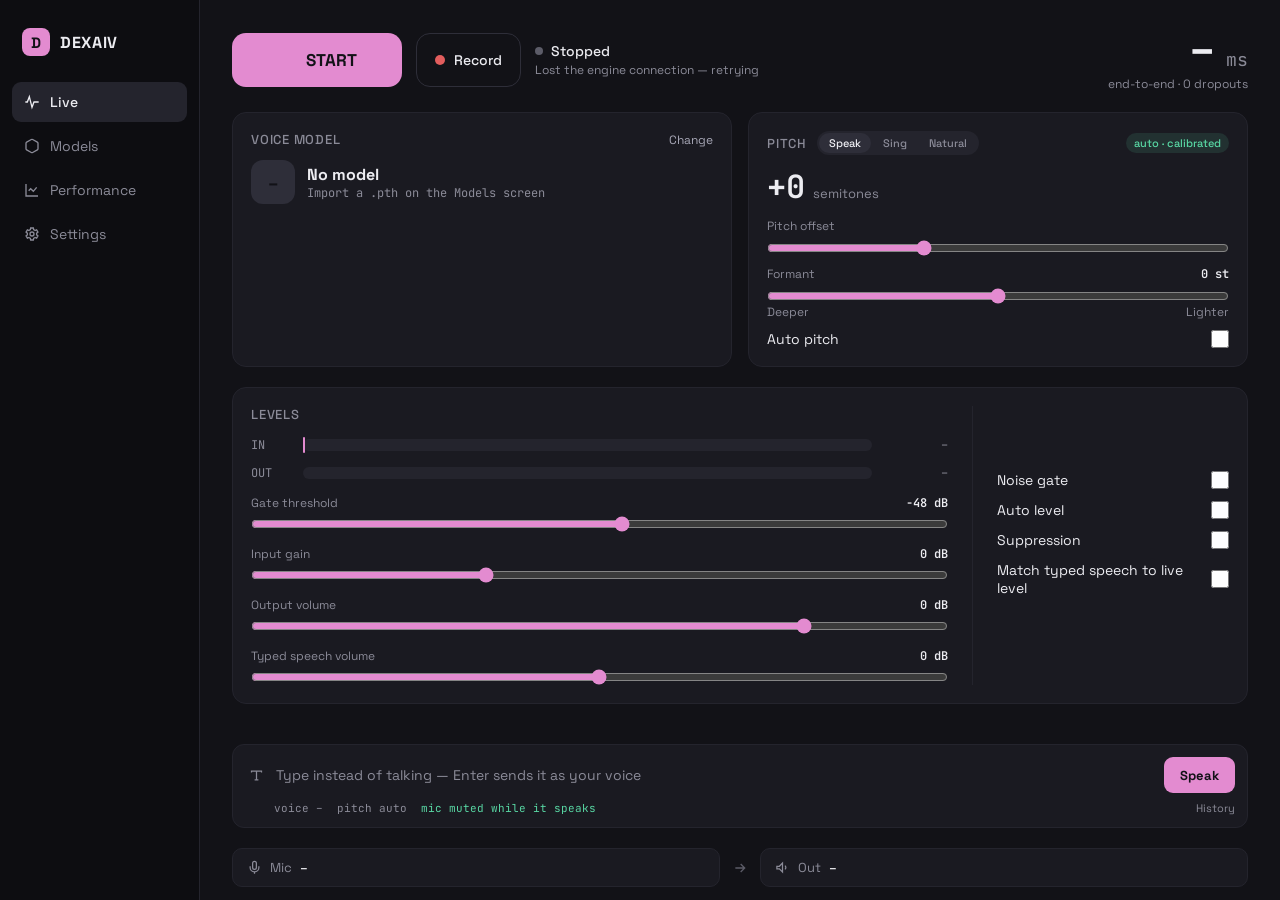
==== commit 860bd7bd: "GUI: drop a voice's folder to import it under the folder's name; a generic model.pth asks for one A " ====
--- a/ui/web/index.html
+++ b/ui/web/index.html
@@ -194,7 +194,7 @@
 
     <div class="dropzone" id="dropzone">
       <svg aria-hidden="true" width="20" height="20" viewBox="0 0 24 24" fill="none" stroke="currentColor" stroke-width="2"><path d="M21 15v4a2 2 0 0 1-2 2H5a2 2 0 0 1-2-2v-4"/><path d="M7 10l5-5 5 5"/><path d="M12 5v12"/></svg>
-      <span id="dropzone-text">Drop a <b>.pth</b> — or <b>.pth + .index together</b> and they import as one voice</span>
+      <span id="dropzone-text">Drop a voice's <b>folder</b>, a <b>.pth</b>, or <b>.pth + .index together</b></span>
     </div>
 
     <div class="model-grid" id="model-grid"></div>
